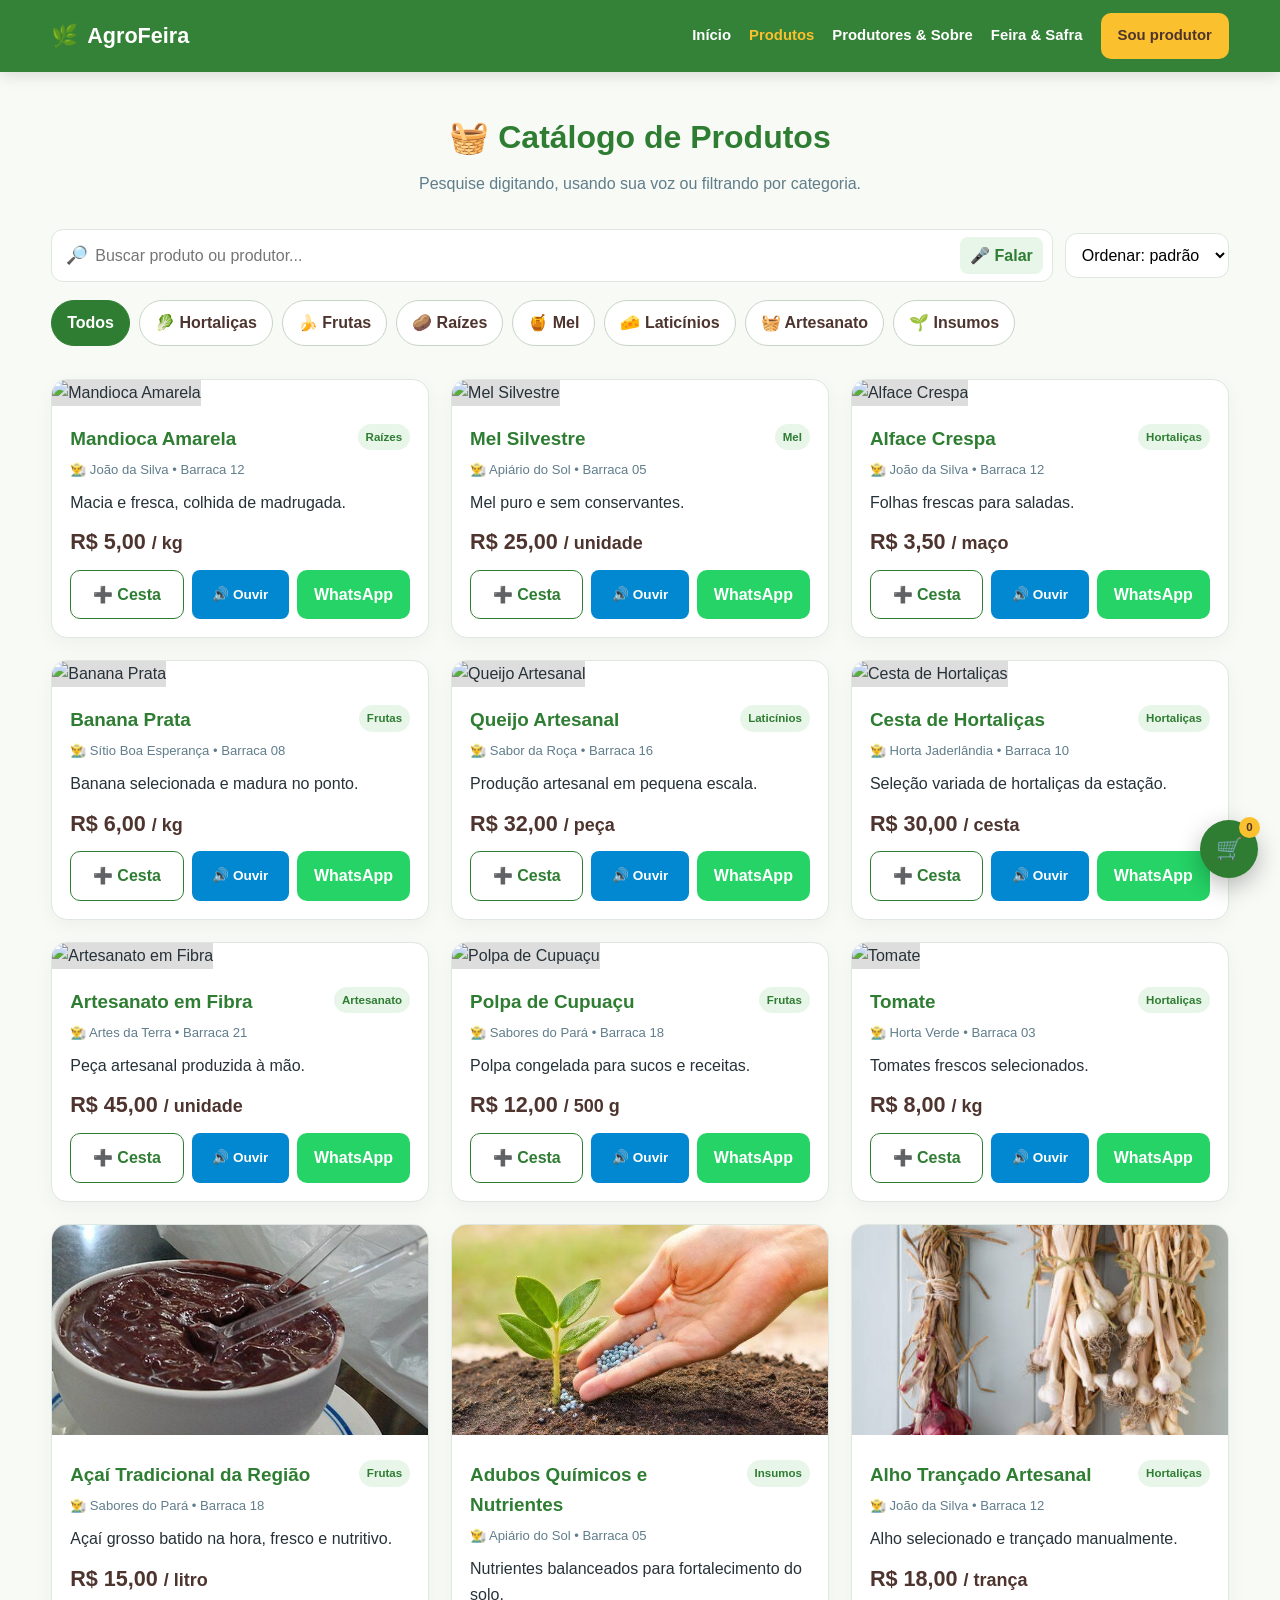
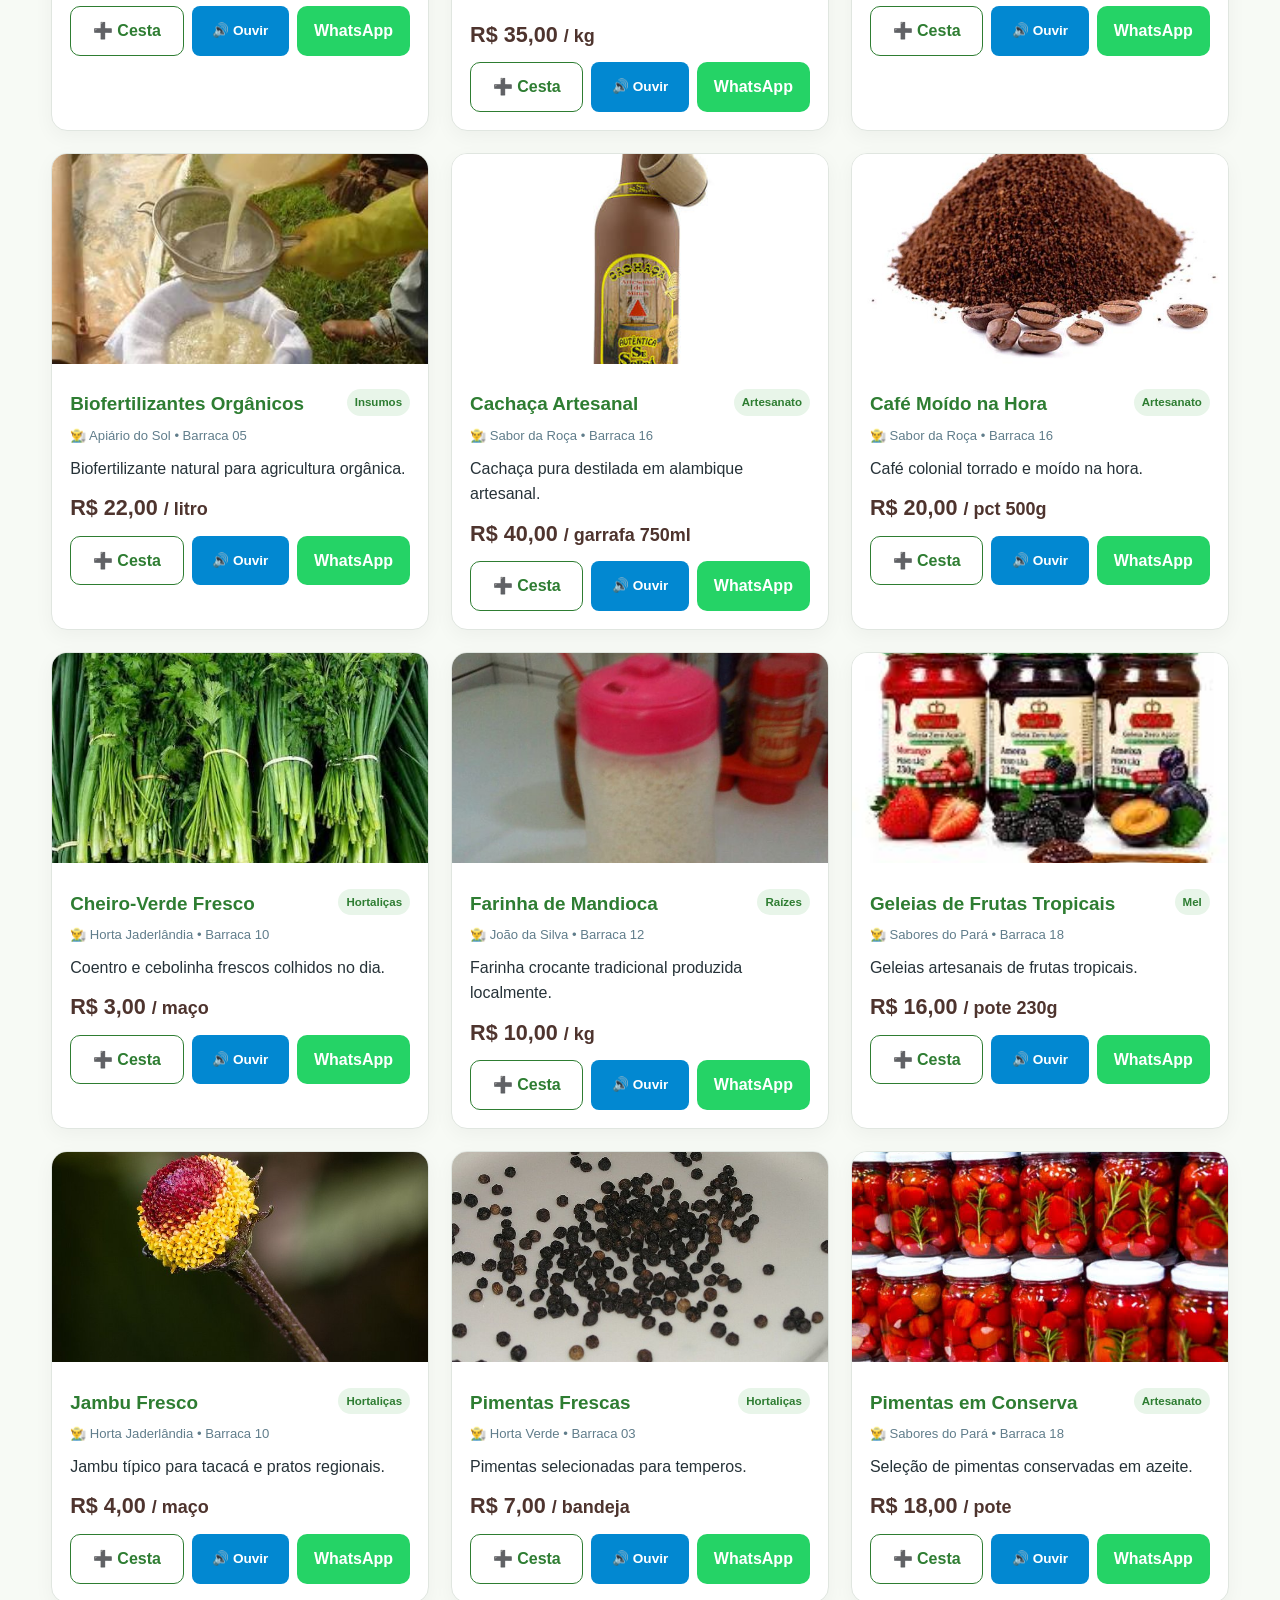
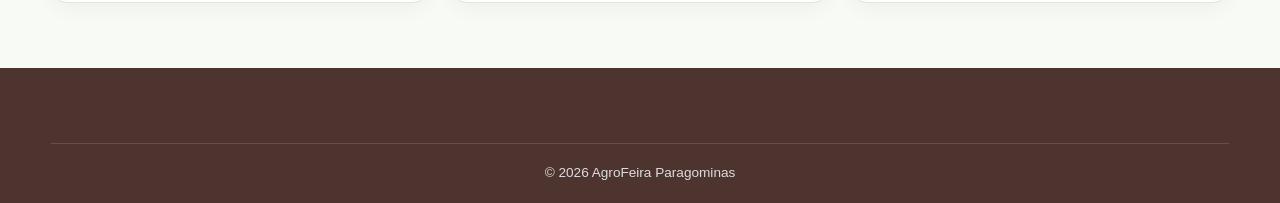
==== catalogo.html @ 9875a420 "Atualiza catálogo com novos produtos regionais e imagens da AgroFeira" ====
<!DOCTYPE html>
<html lang="pt-BR">
<head>
<meta charset="UTF-8">
<meta name="viewport" content="width=device-width, initial-scale=1.0">
<title>Catálogo de Produtos | AgroFeira Paragominas</title>
<link rel="stylesheet" href="estilo.css">
</head>
<body>

<header>
  <div class="container header-inner">
    <a class="logo" href="index.html">🌿 <span>AgroFeira</span></a>
    <nav>
      <a href="index.html">Início</a>
      <a href="catalogo.html" style="color:var(--amarelo)">Produtos</a>
      <a href="sobre.html">Produtores & Sobre</a>
      <a href="safra.html">Feira & Safra</a>
      <a href="cadastro-produtor.html" class="btn btn-primary">Sou produtor</a>
    </nav>
  </div>
</header>

<main>
  <section id="catalogo" style="padding-top:40px;">
    <div class="container">
      <div class="section-head">
        <h2>🧺 Catálogo de Produtos</h2>
        <p>Pesquise digitando, usando sua voz ou filtrando por categoria.</p>
      </div>
      <div class="toolbar">
        <div class="search">
          <span>🔎</span>
          <input id="search" type="search" placeholder="Buscar produto ou produtor..." oninput="renderProducts()">
          <button class="voice-search-btn" id="voiceBtn" onclick="toggleVoiceSearch()" title="Pesquisar por voz">🎤 Falar</button>
        </div>
        <select id="sort" class="select" onchange="renderProducts()">
          <option value="default">Ordenar: padrão</option>
          <option value="low">Menor preço</option>
          <option value="high">Maior preço</option>
          <option value="name">Nome A–Z</option>
        </select>
      </div>
      <div class="chips" id="chips">
        <button class="chip active" data-cat="Todos">Todos</button>
        <button class="chip" data-cat="Hortaliças">🥬 Hortaliças</button>
        <button class="chip" data-cat="Frutas">🍌 Frutas</button>
        <button class="chip" data-cat="Raízes">🥔 Raízes</button>
        <button class="chip" data-cat="Mel">🍯 Mel</button>
        <button class="chip" data-cat="Laticínios">🧀 Laticínios</button>
        <button class="chip" data-cat="Artesanato">🧺 Artesanato</button>
        <button class="chip" data-cat="Insumos">🌱 Insumos</button>
      </div>
      <div id="productGrid" class="grid"></div>
      <div id="empty" class="empty">🔎 Nenhum produto encontrado. Tente outro termo ou categoria.</div>
    </div>
  </section>
</main>

<footer>
  <div class="container copyright">© 2026 AgroFeira Paragominas</div>
</footer>

<button class="cart-btn" onclick="openCart()" aria-label="Abrir carrinho">🛒<span id="cartCount" class="cart-count">0</span></button>
<div id="toast" class="toast">Item adicionado à cesta!</div>
<div id="modal" class="modal" onclick="if(event.target===this)closeModal()">
  <div class="modal-box">
    <div class="modal-head"><h2 id="modalTitle">Cesta de compras</h2><button class="close" onclick="closeModal()">✕</button></div>
    <div id="modalContent"></div>
  </div>
</div>

<script>
const products = [
 {id:1, name:"Mandioca Amarela", cat:"Raízes", producer:"João da Silva", place:"Barraca 12", price:5, unit:"kg", img:"https://images.unsplash.com/photo-1596485804153-6258622c7a72?auto=format&fit=crop&w=700&q=85", desc:"Macia e fresca, colhida de madrugada."},
 {id:2, name:"Mel Silvestre", cat:"Mel", producer:"Apiário do Sol", place:"Barraca 05", price:25, unit:"unidade", img:"https://images.unsplash.com/photo-1587049352847-81a56d773c1c?auto=format&fit=crop&w=700&q=85", desc:"Mel puro e sem conservantes."},
 {id:3, name:"Alface Crespa", cat:"Hortaliças", producer:"João da Silva", place:"Barraca 12", price:3.5, unit:"maço", img:"https://images.unsplash.com/photo-1622205313162-be1d5712a43d?auto=format&fit=crop&w=700&q=85", desc:"Folhas frescas para saladas."},
 {id:4, name:"Banana Prata", cat:"Frutas", producer:"Sítio Boa Esperança", place:"Barraca 08", price:6, unit:"kg", img:"https://images.unsplash.com/photo-1571771894821-ce9b6c11b08e?auto=format&fit=crop&w=700&q=85", desc:"Banana selecionada e madura no ponto."},
 {id:5, name:"Queijo Artesanal", cat:"Laticínios", producer:"Sabor da Roça", place:"Barraca 16", price:32, unit:"peça", img:"https://images.unsplash.com/photo-1486297678162-eb2a19b0a32d?auto=format&fit=crop&w=700&q=85", desc:"Produção artesanal em pequena escala."},
 {id:6, name:"Cesta de Hortaliças", cat:"Hortaliças", producer:"Horta Jaderlândia", place:"Barraca 10", price:30, unit:"cesta", img:"https://images.unsplash.com/photo-1542838132-92c53300491e?auto=format&fit=crop&w=700&q=85", desc:"Seleção variada de hortaliças da estação."},
 {id:7, name:"Artesanato em Fibra", cat:"Artesanato", producer:"Artes da Terra", place:"Barraca 21", price:45, unit:"unidade", img:"https://images.unsplash.com/photo-1528698827591-e19ccd7bc23d?auto=format&fit=crop&w=700&q=85", desc:"Peça artesanal produzida à mão."},
 {id:8, name:"Polpa de Cupuaçu", cat:"Frutas", producer:"Sabores do Pará", place:"Barraca 18", price:12, unit:"500 g", img:"https://images.unsplash.com/photo-1601493700631-2b16ec4b4716?auto=format&fit=crop&w=700&q=85", desc:"Polpa congelada para sucos e receitas."},
 {id:9, name:"Tomate", cat:"Hortaliças", producer:"Horta Verde", place:"Barraca 03", price:8, unit:"kg", img:"https://images.unsplash.com/photo-1546094096-0df4bcaaa337?auto=format&fit=crop&w=700&q=85", desc:"Tomates frescos selecionados."},
 
 // Novos produtos integrados:
 {id:10, name:"Açaí Tradicional da Região", cat:"Frutas", producer:"Sabores do Pará", place:"Barraca 18", price:15, unit:"litro", img:"acai.jpg", desc:"Açaí grosso batido na hora, fresco e nutritivo."},
 {id:11, name:"Adubos Químicos e Nutrientes", cat:"Insumos", producer:"Apiário do Sol", place:"Barraca 05", price:35, unit:"kg", img:"Adubos químicos.jpg", desc:"Nutrientes balanceados para fortalecimento do solo."},
 {id:12, name:"Alho Trançado Artesanal", cat:"Hortaliças", producer:"João da Silva", place:"Barraca 12", price:18, unit:"trança", img:"alho trançado.jpg", desc:"Alho selecionado e trançado manualmente."},
 {id:13, name:"Biofertilizantes Orgânicos", cat:"Insumos", producer:"Apiário do Sol", place:"Barraca 05", price:22, unit:"litro", img:"biofertilizantes.jpg", desc:"Biofertilizante natural para agricultura orgânica."},
 {id:14, name:"Cachaça Artesanal", cat:"Artesanato", producer:"Sabor da Roça", place:"Barraca 16", price:40, unit:"garrafa 750ml", img:"cachaça artesanal.jpg", desc:"Cachaça pura destilada em alambique artesanal."},
 {id:15, name:"Café Moído na Hora", cat:"Artesanato", producer:"Sabor da Roça", place:"Barraca 16", price:20, unit:"pct 500g", img:"café moído na hora.jpg", desc:"Café colonial torrado e moído na hora."},
 {id:16, name:"Cheiro-Verde Fresco", cat:"Hortaliças", producer:"Horta Jaderlândia", place:"Barraca 10", price:3, unit:"maço", img:"cheiro-verde.jpg", desc:"Coentro e cebolinha frescos colhidos no dia."},
 {id:17, name:"Farinha de Mandioca", cat:"Raízes", producer:"João da Silva", place:"Barraca 12", price:10, unit:"kg", img:"farinha.jpg", desc:"Farinha crocante tradicional produzida localmente."},
 {id:18, name:"Geleias de Frutas Tropicais", cat:"Mel", producer:"Sabores do Pará", place:"Barraca 18", price:16, unit:"pote 230g", img:"geleias de frutas tropicais.jpg", desc:"Geleias artesanais de frutas tropicais."},
 {id:19, name:"Jambu Fresco", cat:"Hortaliças", producer:"Horta Jaderlândia", place:"Barraca 10", price:4, unit:"maço", img:"jambu.jpg", desc:"Jambu típico para tacacá e pratos regionais."},
 {id:20, name:"Pimentas Frescas", cat:"Hortaliças", producer:"Horta Verde", place:"Barraca 03", price:7, unit:"bandeja", img:"pimenta.jpg", desc:"Pimentas selecionadas para temperos."},
 {id:21, name:"Pimentas em Conserva", cat:"Artesanato", producer:"Sabores do Pará", place:"Barraca 18", price:18, unit:"pote", img:"pimentas em conserva.jpg", desc:"Seleção de pimentas conservadas em azeite."}
];

let category = "Todos";
let cart = JSON.parse(localStorage.getItem("agrofeira_cart")) || [];
let selectedPayment = "pix";

document.addEventListener("DOMContentLoaded", () => {
 updateCartCount();
 renderProducts();
});

function renderProducts() {
 const q = document.getElementById("search").value.toLowerCase().trim();
 let list = products.filter(p => (category === "Todos" || p.cat === category) && `${p.name} ${p.cat} ${p.producer}`.toLowerCase().includes(q));
 const sort = document.getElementById("sort").value;
 if (sort === "low") list.sort((a, b) => a.price - b.price);
 if (sort === "high") list.sort((a, b) => b.price - a.price);
 if (sort === "name") list.sort((a, b) => a.name.localeCompare(b.name));

 document.getElementById("empty").style.display = list.length ? "none" : "block";
 document.getElementById("productGrid").innerHTML = list.map(p => `
 <article class="card">
  <img class="card-img" src="${p.img}" alt="${p.name}">
  <div class="card-body">
   <div class="card-top"><h3>${p.name}</h3><span class="tag">${p.cat}</span></div>
   <div class="producer">👨‍🌾 ${p.producer} • ${p.place}</div>
   <p>${p.desc}</p>
   <div class="price">R$ ${p.price.toFixed(2).replace(".", ",")} <small>/ ${p.unit}</small></div>
   <div class="card-actions">
    <button class="btn outline-green" onclick="addCart(${p.id})">➕ Cesta</button>
    <button class="btn btn-voice" onclick="speakProduct('${p.name}', ${p.price}, '${p.producer}')">🔊 Ouvir</button>
    <a class="btn whatsapp" target="_blank" href="https://wa.me/5591980622997?text=${encodeURIComponent("Olá! Tenho interesse em " + p.name + " (" + p.producer + "). Ainda há disponibilidade?")}">WhatsApp</a>
   </div>
  </div>
 </article>`).join("");
}

document.querySelectorAll(".chip").forEach(b => b.onclick = () => {
 document.querySelectorAll(".chip").forEach(x => x.classList.remove("active"));
 b.classList.add("active");
 category = b.dataset.cat;
 renderProducts();
});

function addCart(id) {
 const p = products.find(x => x.id === id);
 cart.push(p);
 localStorage.setItem("agrofeira_cart", JSON.stringify(cart));
 updateCartCount();
 showToast("Item adicionado à cesta!");
}

function updateCartCount() {
 document.getElementById("cartCount").textContent = cart.length;
}

function showToast(msg) {
 const t = document.getElementById("toast");
 t.textContent = msg;
 t.classList.add("show");
 setTimeout(() => t.classList.remove("show"), 2500);
}

function speakProduct(name, price, producer) {
 if ('speechSynthesis' in window) {
  window.speechSynthesis.cancel();
  const text = `${name}, produzido por ${producer}, custa ${price} reais.`;
  const utterance = new SpeechSynthesisUtterance(text);
  utterance.lang = 'pt-BR';
  window.speechSynthesis.speak(utterance);
 }
}

function toggleVoiceSearch() {
 const SpeechRecognition = window.SpeechRecognition || window.webkitSpeechRecognition;
 if (!SpeechRecognition) return alert('Busca por voz não suportada.');
 const recognition = new SpeechRecognition();
 recognition.lang = 'pt-BR';
 const btn = document.getElementById("voiceBtn");
 recognition.onstart = () => { btn.classList.add("listening"); btn.textContent = "Ouvindo..."; };
 recognition.onresult = (event) => { document.getElementById("search").value = event.results[0][0].transcript; renderProducts(); };
 recognition.onend = () => { btn.classList.remove("listening"); btn.textContent = "🎤 Falar"; };
 recognition.start();
}

function openCart() {
 document.getElementById("modalTitle").textContent = "🛒 Cesta de compras e Pagamento";
 const c = document.getElementById("modalContent");
 if (!cart.length) {
  c.innerHTML = "<p>Sua cesta está vazia.</p>";
 } else {
  let total = cart.reduce((acc, item) => acc + item.price, 0);
  c.innerHTML = `
   <div style="max-height:220px;overflow:auto;margin-bottom:15px">
    ${cart.map((p, i) => `
     <div class="cart-line">
      <span><b>${p.name}</b><br><small>${p.producer} • R$ ${p.price.toFixed(2).replace(".", ",")}/${p.unit}</small></span>
      <button onclick="removeCart(${i})">🗑️</button>
     </div>`).join("")}
   </div>
   <div class="cart-total">Total: R$ ${total.toFixed(2).replace(".", ",")}</div>
   <button class="btn whatsapp" style="width:100%" onclick="checkoutOrder()">📲 Finalizar e Enviar Pedido</button>
  `;
 }
 document.getElementById("modal").classList.add("show");
}

function removeCart(i) {
 cart.splice(i, 1);
 localStorage.setItem("agrofeira_cart", JSON.stringify(cart));
 updateCartCount();
 openCart();
}

function checkoutOrder() {
 const total = cart.reduce((acc, item) => acc + item.price, 0);
 const text = `Olá! Gostaria de fechar meu pedido na AgroFeira:%0A` + cart.map(p => `- ${p.name} (R$ ${p.price.toFixed(2)})`).join("%0A") + `%0A*Total:* R$ ${total.toFixed(2)}`;
 window.open("https://wa.me/5591980622997?text=" + text, "_blank");
}

function closeModal() { document.getElementById("modal").classList.remove("show"); }
</script>
</body>
</html>
---- estilo.css ----
:root{
  --verde:#2e7d32;--verde2:#4caf50;--verde3:#e8f5e9;--amarelo:#fbc02d;
  --terra:#795548;--terra2:#4e342e;--fundo:#f7faf5;--branco:#fff;
  --texto:#263238;--cinza:#607d8b;--borda:#e0e6e0;--perigo:#c62828;
}
*{box-sizing:border-box;margin:0;padding:0}
html{scroll-behavior:smooth}
body{font-family:Poppins,sans-serif;background:var(--fundo);color:var(--texto);line-height:1.6}
a{text-decoration:none;color:inherit}
button,input,select,textarea{font:inherit}
button{cursor:pointer;border:0}
.container{width:min(1180px,92%);margin:auto}
header{position:sticky;top:0;z-index:1000;background:rgba(46,125,50,.97);color:#fff;box-shadow:0 3px 15px #0002}
.header-inner{min-height:72px;display:flex;align-items:center;justify-content:space-between;gap:20px}
.logo{display:flex;align-items:center;gap:9px;font-weight:800;font-size:1.35rem;color:var(--amarelo)}
.logo span{color:#fff}
nav{display:flex;align-items:center;gap:18px}
nav a{font-weight:600;font-size:.93rem}
nav a:hover{color:var(--amarelo)}
.btn{display:inline-flex;align-items:center;justify-content:center;gap:7px;padding:11px 17px;border-radius:10px;font-weight:700;transition:.2s}
.btn:hover{transform:translateY(-1px)}
.btn-primary{background:var(--amarelo);color:var(--terra2)}
.btn-light{background:#fff;color:var(--verde)}
.btn-outline{border:1px solid #ffffff77;color:#fff}
.hero{background:linear-gradient(110deg,#1b5e35dd,#5d4037bb),url('https://images.unsplash.com/photo-1488459716781-31db52582fe9?auto=format&fit=crop&w=2000&q=85') center/cover;min-height:490px;display:flex;align-items:center;color:#fff}
.hero-content{max-width:780px;padding:75px 0}
.badge{display:inline-block;background:#ffffff20;border:1px solid #ffffff66;border-radius:30px;padding:7px 14px;margin-bottom:16px;font-size:.9rem}
.hero h1{font-size:clamp(2.2rem,5vw,4rem);line-height:1.1;margin-bottom:18px;color:#fff}
.hero h1 strong{color:var(--amarelo)}
.hero p{font-size:1.1rem;max-width:680px;margin-bottom:25px}
.hero-actions{display:flex;gap:12px;flex-wrap:wrap}
.feira-box{margin-top:30px;background:#ffffff18;border:1px solid #ffffff55;border-radius:15px;padding:16px;backdrop-filter:blur(6px);display:grid;grid-template-columns:repeat(3,1fr);gap:15px}
.feira-item strong{display:block;color:var(--amarelo)}
section{padding:65px 0}
.section-head{text-align:center;max-width:750px;margin:0 auto 32px}
.section-head h2{color:var(--verde);font-size:2rem;margin-bottom:8px}
.section-head p{color:var(--cinza)}
.stats{margin-top:-35px;position:relative;z-index:2}
.stats-grid{display:grid;grid-template-columns:repeat(4,1fr);gap:14px}
.stat{background:#fff;border:1px solid var(--borda);border-radius:15px;padding:20px;text-align:center;box-shadow:0 8px 25px #0000000a}
.stat b{display:block;color:var(--verde);font-size:1.65rem}
.stat span{font-size:.85rem;color:var(--cinza)}
.toolbar{display:flex;gap:12px;align-items:center;justify-content:space-between;flex-wrap:wrap;margin-bottom:18px}
.search{flex:1;min-width:240px;position:relative}
.search input{width:100%;padding:13px 16px 13px 43px;border:1px solid var(--borda);border-radius:12px;background:#fff;outline:none}
.search span{position:absolute;left:15px;top:12px;font-size:1.1rem}
.voice-search-btn{position:absolute;right:10px;top:8px;background:var(--verde3);border:0;color:var(--verde);padding:6px 10px;border-radius:8px;font-weight:600;cursor:pointer}
.voice-search-btn.listening{background:var(--perigo);color:#fff;animation:pulse 1.2s infinite}
@keyframes pulse{0%{opacity:1}50%{opacity:.5}100%{opacity:1}}
.select{padding:12px;border:1px solid var(--borda);border-radius:12px;background:#fff}
.chips{display:flex;gap:9px;overflow:auto;padding-bottom:8px;margin-bottom:25px}
.chip{white-space:nowrap;padding:9px 15px;border:1px solid #c8d4c8;background:#fff;border-radius:25px;color:var(--terra2);font-weight:600}
.chip.active,.chip:hover{background:var(--verde);border-color:var(--verde);color:#fff}
.grid{display:grid;grid-template-columns:repeat(3,1fr);gap:22px}
.card{background:#fff;border:1px solid var(--borda);border-radius:16px;overflow:hidden;box-shadow:0 6px 20px #0000000b;transition:.2s}
.card:hover{transform:translateY(-4px);box-shadow:0 12px 30px #00000014}
.card-img{height:210px;width:100%;object-fit:cover;background:#ddd}
.card-body{padding:18px}
.card-top{display:flex;justify-content:space-between;gap:10px;align-items:start}
.card h3{color:var(--verde);font-size:1.18rem}
.tag{display:inline-block;font-size:.72rem;background:var(--verde3);color:var(--verde);padding:4px 8px;border-radius:20px;font-weight:700}
.producer{font-size:.82rem;color:var(--cinza);margin:5px 0 10px}
.price{font-size:1.35rem;font-weight:800;color:var(--terra2);margin:10px 0}
.card-actions{display:flex;gap:8px;flex-wrap:wrap}
.card-actions .btn{flex:1}
.whatsapp{background:#25d366;color:#fff}
.outline-green{border:1px solid var(--verde);color:var(--verde);background:#fff}
.btn-voice{background:#0288d1;color:#fff;font-size:.85rem;padding:6px 10px;border-radius:8px}
.empty{text-align:center;padding:40px;background:#fff;border-radius:15px;border:1px dashed #bbb;display:none}
.about{background:#fff}
.about-grid{display:grid;grid-template-columns:1.1fr .9fr;gap:35px;align-items:center}
.about img{width:100%;height:380px;object-fit:cover;border-radius:18px}
.list{display:grid;gap:14px;margin-top:20px}
.list div{display:flex;gap:12px;align-items:flex-start}
.icon{width:38px;height:38px;display:grid;place-items:center;background:var(--verde3);border-radius:10px;flex:none}
.producers{background:var(--fundo)}
.feira{background:linear-gradient(135deg,var(--verde),#1b5e20);color:#fff}
.feira .section-head h2,.feira .section-head p{color:#fff}
.feira-grid{display:grid;grid-template-columns:1fr 1fr;gap:20px}
.info-box{background:#ffffff12;border:1px solid #ffffff38;border-radius:16px;padding:25px}
.info-box h3{color:var(--amarelo);margin-bottom:10px}
.steps{display:grid;grid-template-columns:repeat(3,1fr);gap:20px}
.step{background:#fff;padding:24px;border-radius:15px;border:1px solid var(--borda)}
.step-num{width:42px;height:42px;border-radius:50%;display:grid;place-items:center;background:var(--verde);color:#fff;font-weight:800;margin-bottom:12px}
footer{background:var(--terra2);color:#fff;padding:45px 0 20px;text-align:center}
.copyright{border-top:1px solid #ffffff22;margin-top:30px;padding-top:18px;color:#ddd;font-size:.85rem}
.cart-btn{position:fixed;right:22px;bottom:22px;width:58px;height:58px;border-radius:50%;background:var(--verde);color:#fff;box-shadow:0 8px 25px #0004;z-index:900;font-size:1.35rem}
.cart-count{position:absolute;right:-2px;top:-3px;background:var(--amarelo);color:var(--terra2);width:21px;height:21px;border-radius:50%;font-size:.72rem;display:grid;place-items:center;font-weight:800}
.toast{position:fixed;bottom:95px;right:22px;background:var(--terra2);color:#fff;padding:12px 20px;border-radius:10px;box-shadow:0 5px 15px #0003;z-index:2500;opacity:0;transition:.3s;pointer-events:none}
.toast.show{opacity:1}
.modal{position:fixed;inset:0;background:#0008;display:none;align-items:center;justify-content:center;padding:20px;z-index:2000}
.modal.show{display:flex}
.modal-box{width:min(520px,100%);background:#fff;border-radius:18px;padding:25px;max-height:90vh;overflow:auto}
.modal-head{display:flex;justify-content:space-between;align-items:center;margin-bottom:18px}
.close{background:#eee;width:35px;height:35px;border-radius:50%}
.cart-line{display:flex;justify-content:space-between;align-items:center;gap:12px;padding:12px 0;border-bottom:1px solid var(--borda)}
.cart-total{font-size:1.3rem;font-weight:800;text-align:right;margin:18px 0}
.form{display:grid;gap:12px}
.form input,.form textarea,.form select{width:100%;padding:12px;border:1px solid var(--borda);border-radius:9px}
.form textarea{min-height:90px;resize:vertical}
.notice{padding:12px;background:var(--verde3);border-radius:10px;color:var(--verde);font-size:.9rem}
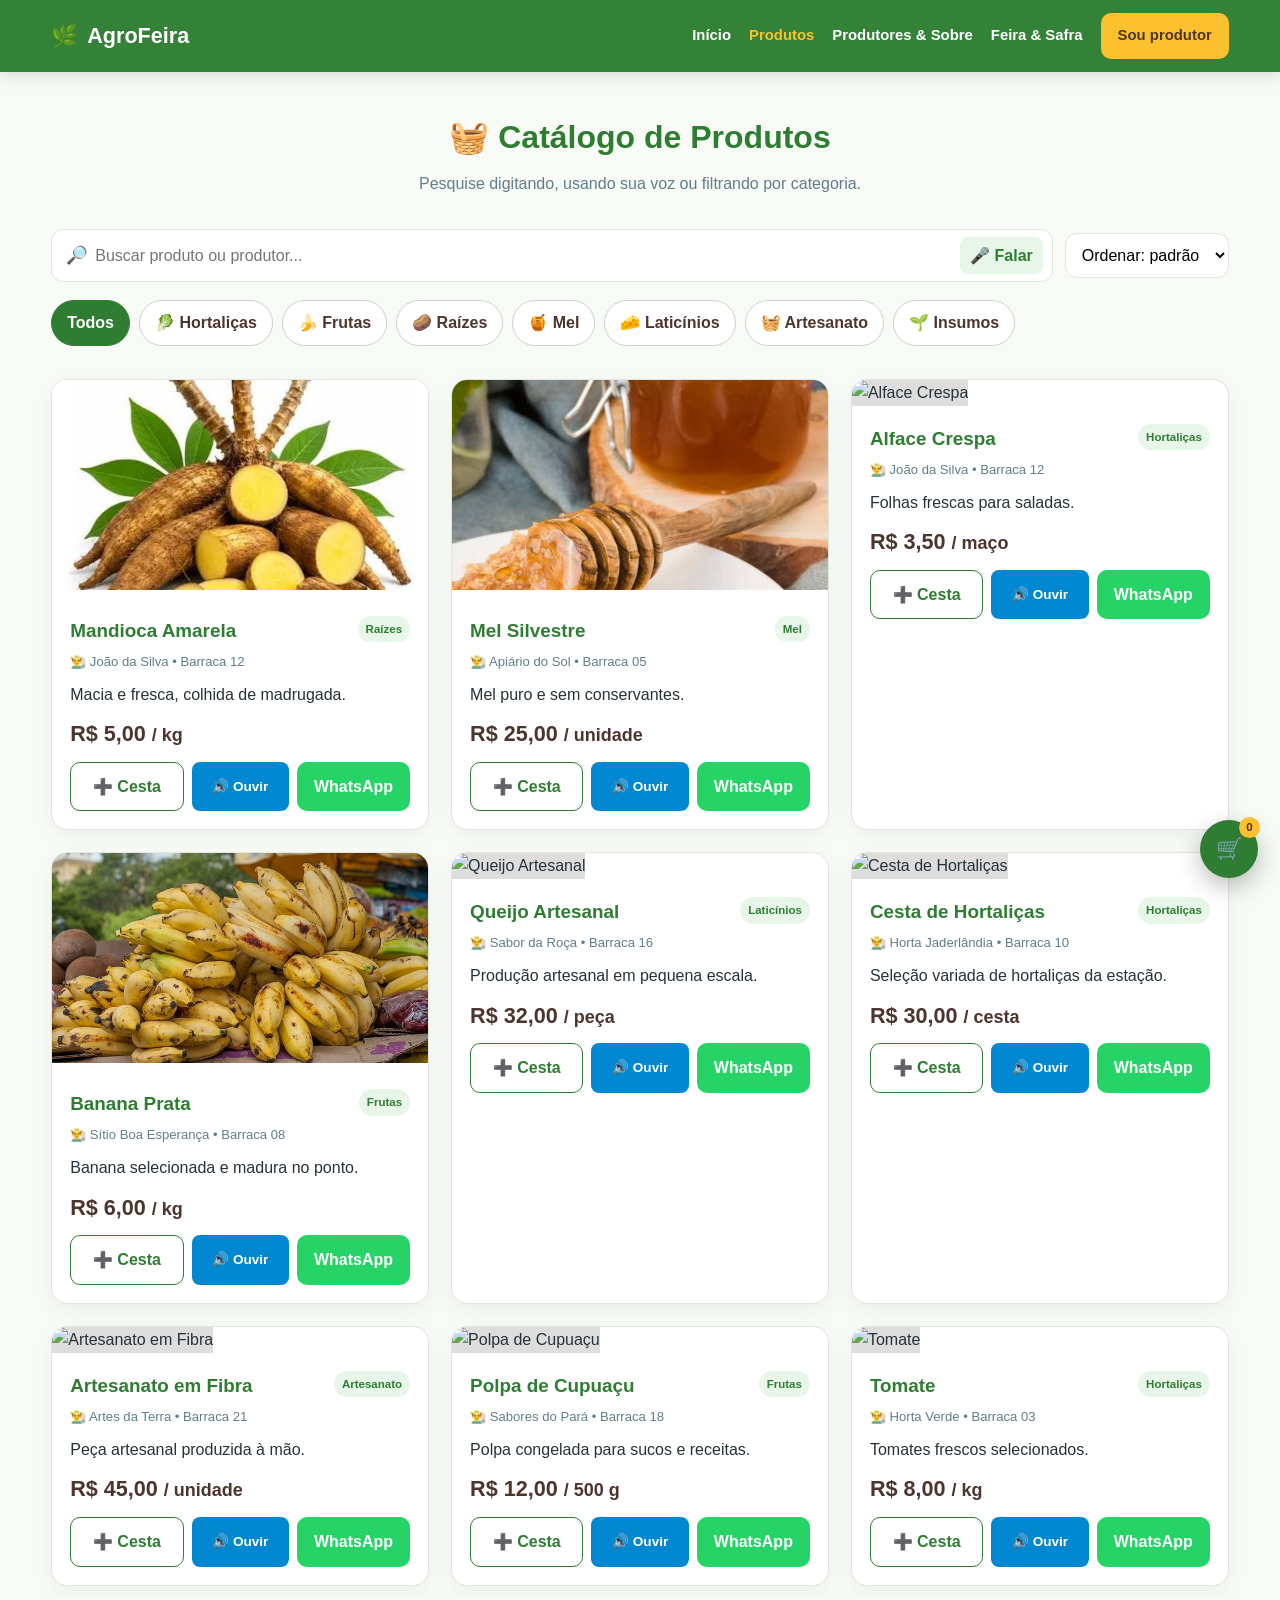
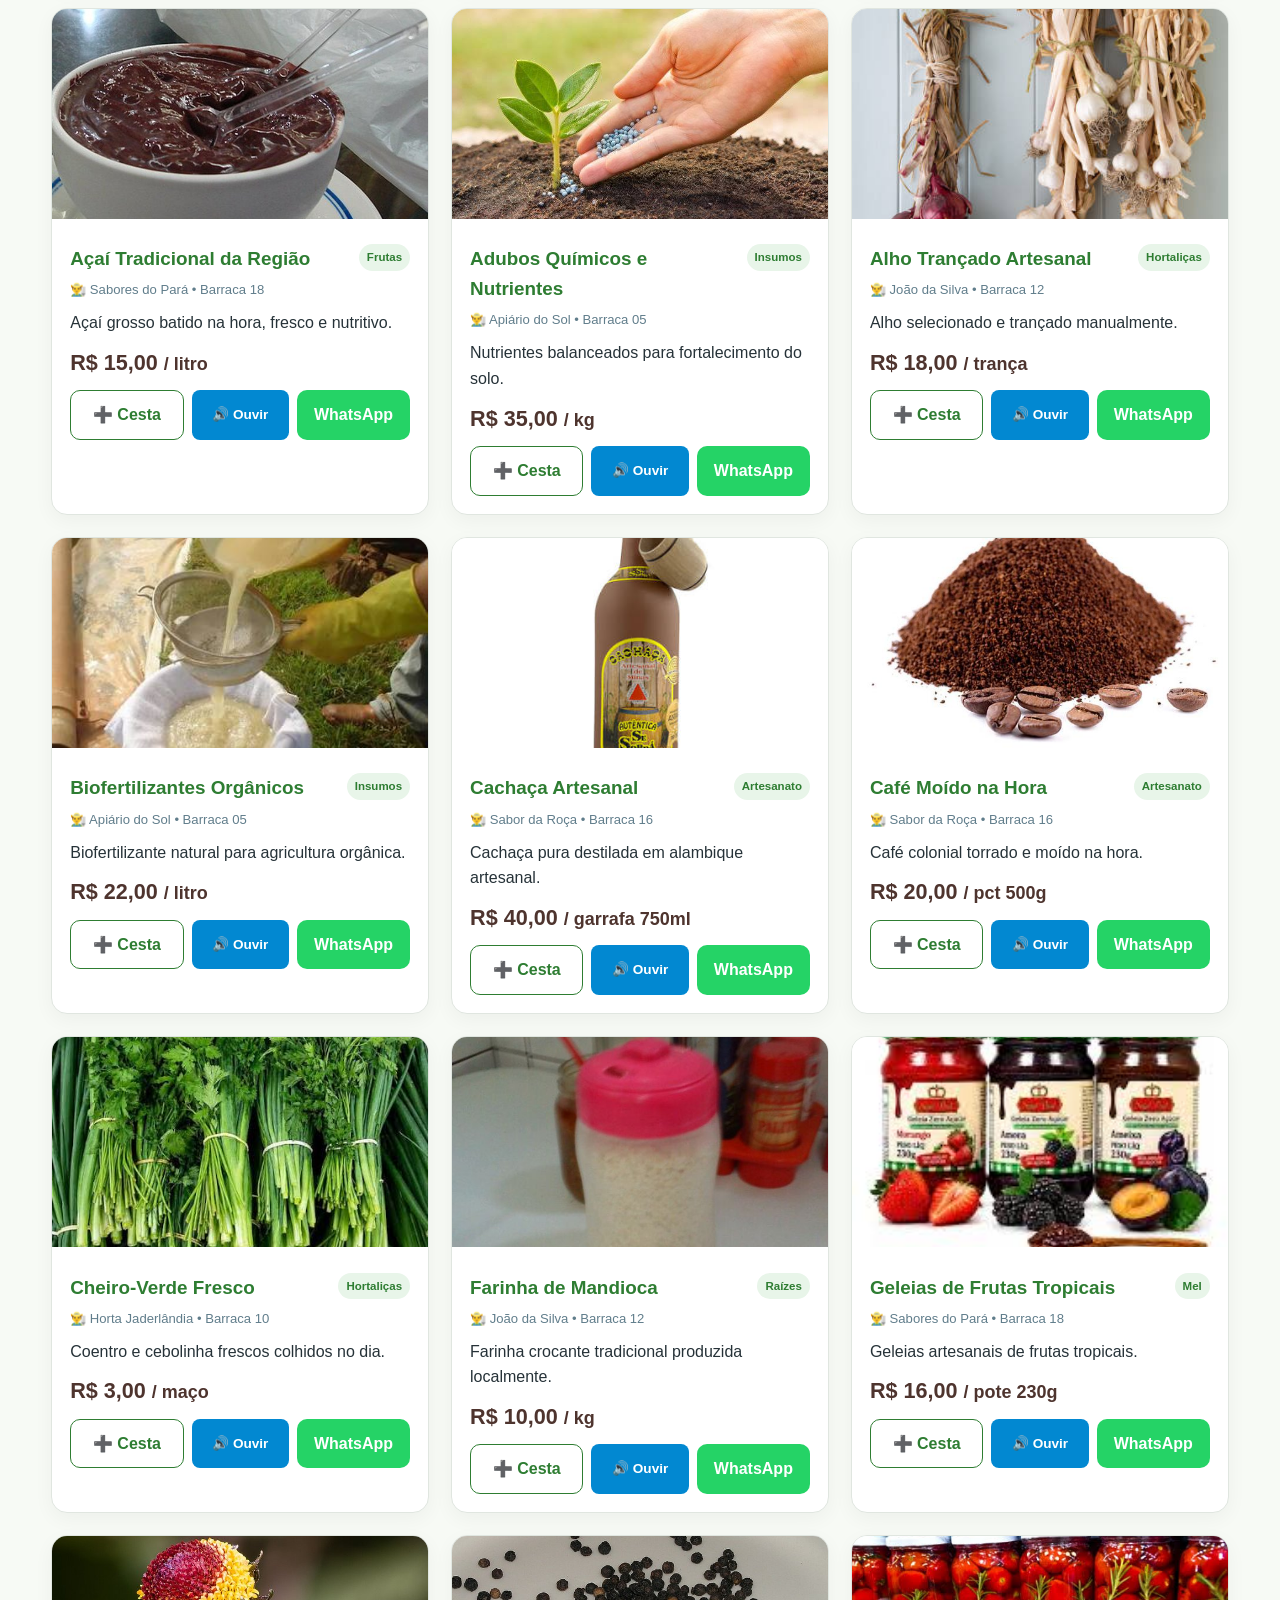
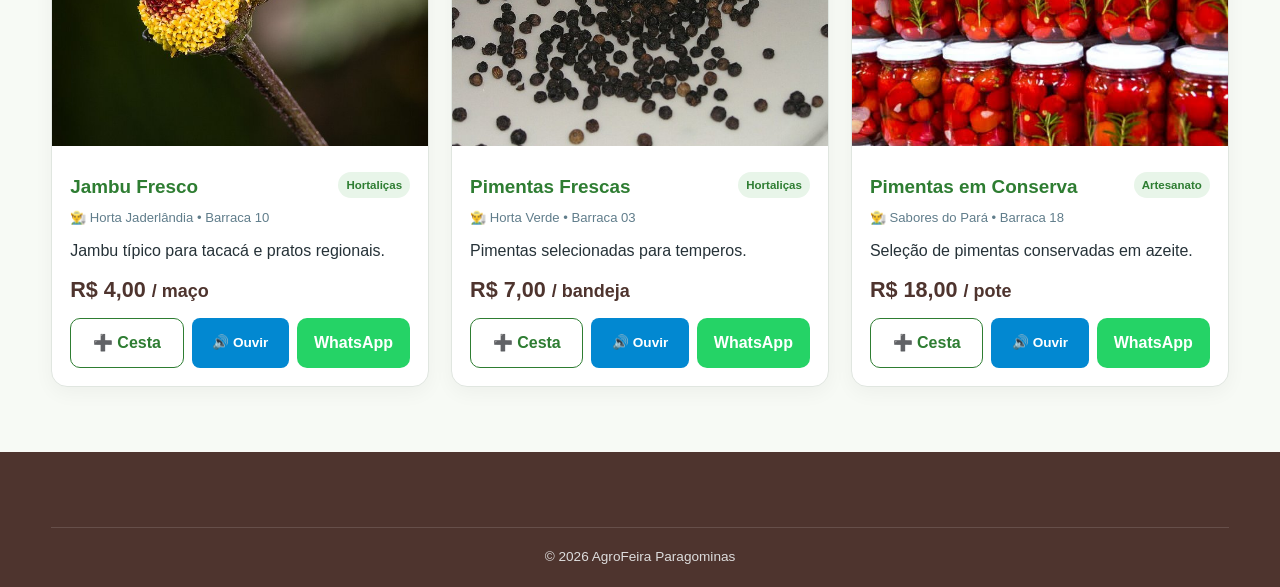
==== commit 105fbfc6: "catalogo.html atualizado" ====
--- a/catalogo.html
+++ b/catalogo.html
@@ -72,17 +72,17 @@
 
 <script>
 const products = [
- {id:1, name:"Mandioca Amarela", cat:"Raízes", producer:"João da Silva", place:"Barraca 12", price:5, unit:"kg", img:"https://images.unsplash.com/photo-1596485804153-6258622c7a72?auto=format&fit=crop&w=700&q=85", desc:"Macia e fresca, colhida de madrugada."},
- {id:2, name:"Mel Silvestre", cat:"Mel", producer:"Apiário do Sol", place:"Barraca 05", price:25, unit:"unidade", img:"https://images.unsplash.com/photo-1587049352847-81a56d773c1c?auto=format&fit=crop&w=700&q=85", desc:"Mel puro e sem conservantes."},
+ {id:1, name:"Mandioca Amarela", cat:"Raízes", producer:"João da Silva", place:"Barraca 12", price:5, unit:"kg", img:"Mandioca Amarela.jpg", desc:"Macia e fresca, colhida de madrugada."},
+ {id:2, name:"Mel Silvestre", cat:"Mel", producer:"Apiário do Sol", place:"Barraca 05", price:25, unit:"unidade", img:"Mel Silvestre.jpg", desc:"Mel puro e sem conservantes."},
  {id:3, name:"Alface Crespa", cat:"Hortaliças", producer:"João da Silva", place:"Barraca 12", price:3.5, unit:"maço", img:"https://images.unsplash.com/photo-1622205313162-be1d5712a43d?auto=format&fit=crop&w=700&q=85", desc:"Folhas frescas para saladas."},
- {id:4, name:"Banana Prata", cat:"Frutas", producer:"Sítio Boa Esperança", place:"Barraca 08", price:6, unit:"kg", img:"https://images.unsplash.com/photo-1571771894821-ce9b6c11b08e?auto=format&fit=crop&w=700&q=85", desc:"Banana selecionada e madura no ponto."},
+ {id:4, name:"Banana Prata", cat:"Frutas", producer:"Sítio Boa Esperança", place:"Barraca 08", price:6, unit:"kg", img:"banana.jpg", desc:"Banana selecionada e madura no ponto."},
  {id:5, name:"Queijo Artesanal", cat:"Laticínios", producer:"Sabor da Roça", place:"Barraca 16", price:32, unit:"peça", img:"https://images.unsplash.com/photo-1486297678162-eb2a19b0a32d?auto=format&fit=crop&w=700&q=85", desc:"Produção artesanal em pequena escala."},
  {id:6, name:"Cesta de Hortaliças", cat:"Hortaliças", producer:"Horta Jaderlândia", place:"Barraca 10", price:30, unit:"cesta", img:"https://images.unsplash.com/photo-1542838132-92c53300491e?auto=format&fit=crop&w=700&q=85", desc:"Seleção variada de hortaliças da estação."},
  {id:7, name:"Artesanato em Fibra", cat:"Artesanato", producer:"Artes da Terra", place:"Barraca 21", price:45, unit:"unidade", img:"https://images.unsplash.com/photo-1528698827591-e19ccd7bc23d?auto=format&fit=crop&w=700&q=85", desc:"Peça artesanal produzida à mão."},
- {id:8, name:"Polpa de Cupuaçu", cat:"Frutas", producer:"Sabores do Pará", place:"Barraca 18", price:12, unit:"500 g", img:"https://images.unsplash.com/photo-1601493700631-2b16ec4b4716?auto=format&fit=crop&w=700&q=85", desc:"Polpa congelada para sucos e receitas."},
+ {id:8, name:"Polpa de Cupuaçu", cat:"Frutas", producer:"Sabores do Pará", place:"Barraca 18", price:12, unit:"500 g", img:"cupuacu.jpg", desc:"Polpa congelada para sucos e receitas."},
  {id:9, name:"Tomate", cat:"Hortaliças", producer:"Horta Verde", place:"Barraca 03", price:8, unit:"kg", img:"https://images.unsplash.com/photo-1546094096-0df4bcaaa337?auto=format&fit=crop&w=700&q=85", desc:"Tomates frescos selecionados."},
  
- // Novos produtos integrados:
+ // Produtos regionais adicionados:
  {id:10, name:"Açaí Tradicional da Região", cat:"Frutas", producer:"Sabores do Pará", place:"Barraca 18", price:15, unit:"litro", img:"acai.jpg", desc:"Açaí grosso batido na hora, fresco e nutritivo."},
  {id:11, name:"Adubos Químicos e Nutrientes", cat:"Insumos", producer:"Apiário do Sol", place:"Barraca 05", price:35, unit:"kg", img:"Adubos químicos.jpg", desc:"Nutrientes balanceados para fortalecimento do solo."},
  {id:12, name:"Alho Trançado Artesanal", cat:"Hortaliças", producer:"João da Silva", place:"Barraca 12", price:18, unit:"trança", img:"alho trançado.jpg", desc:"Alho selecionado e trançado manualmente."},
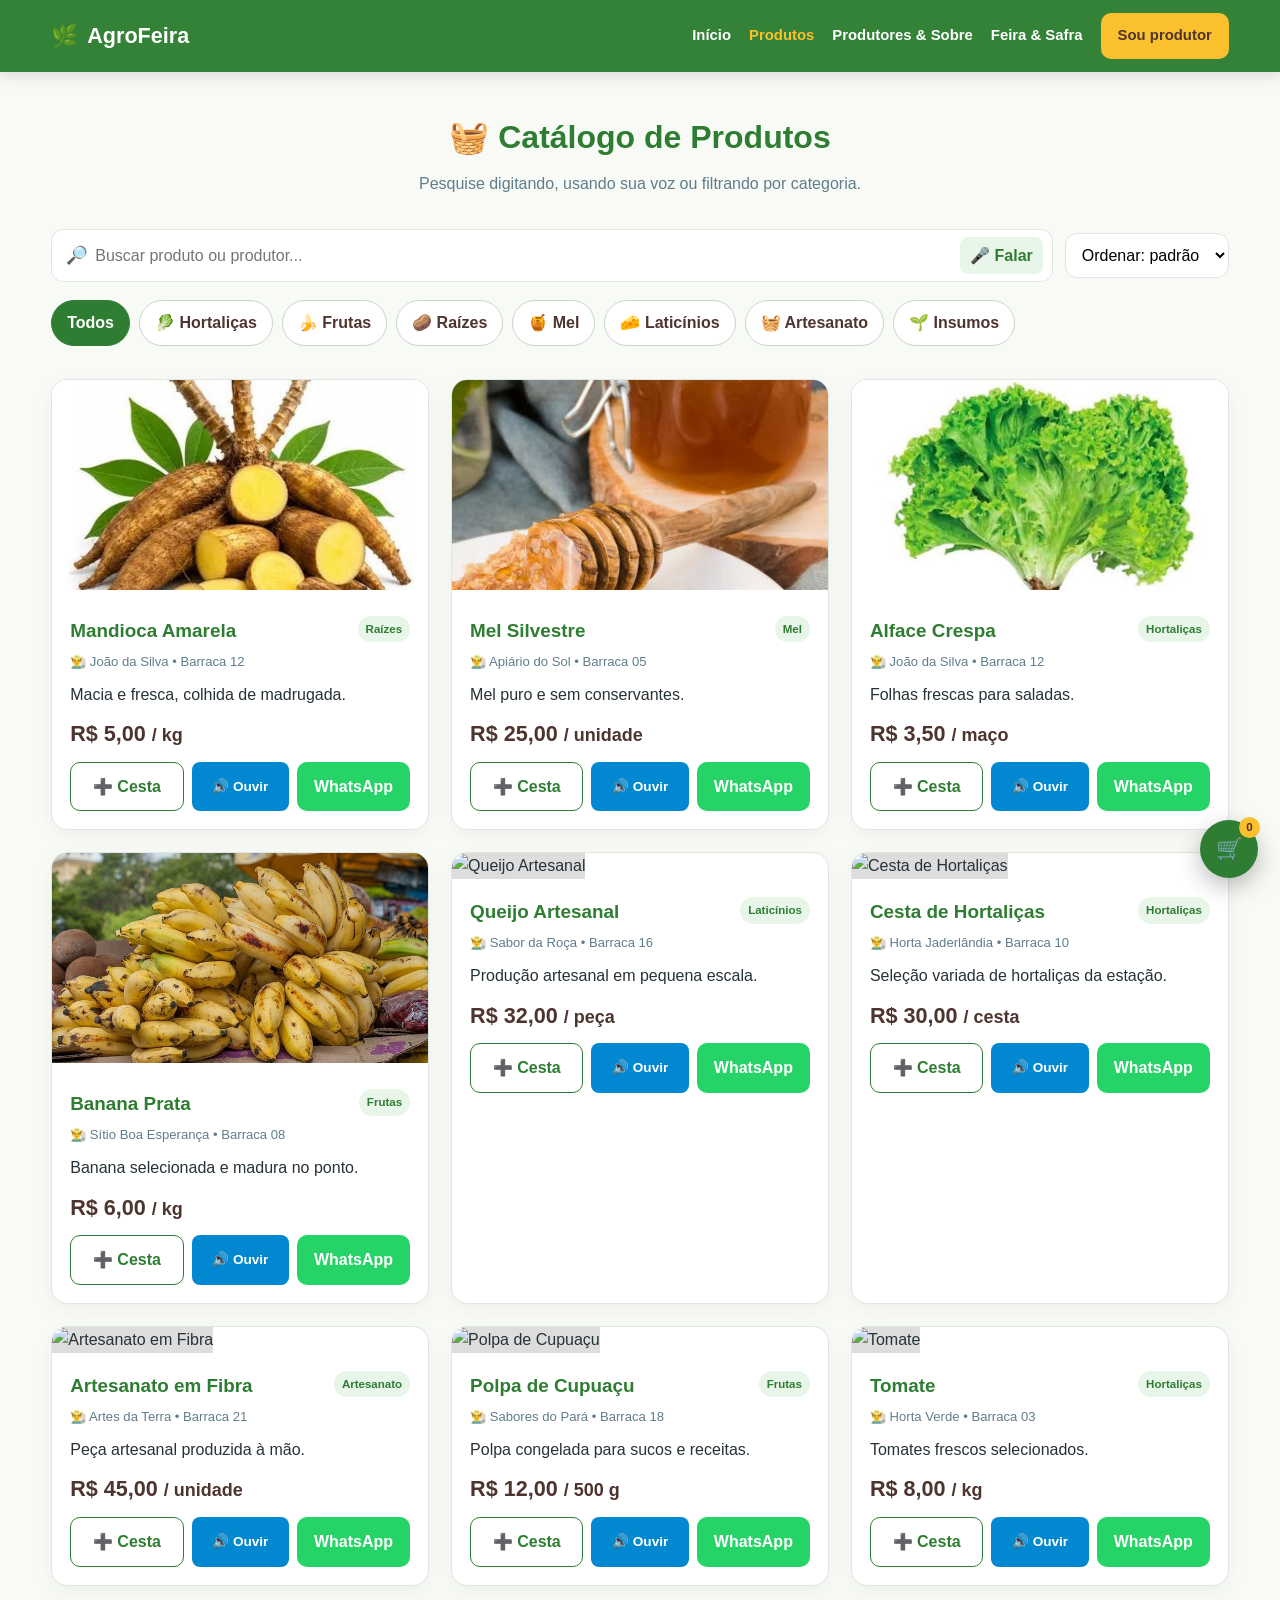
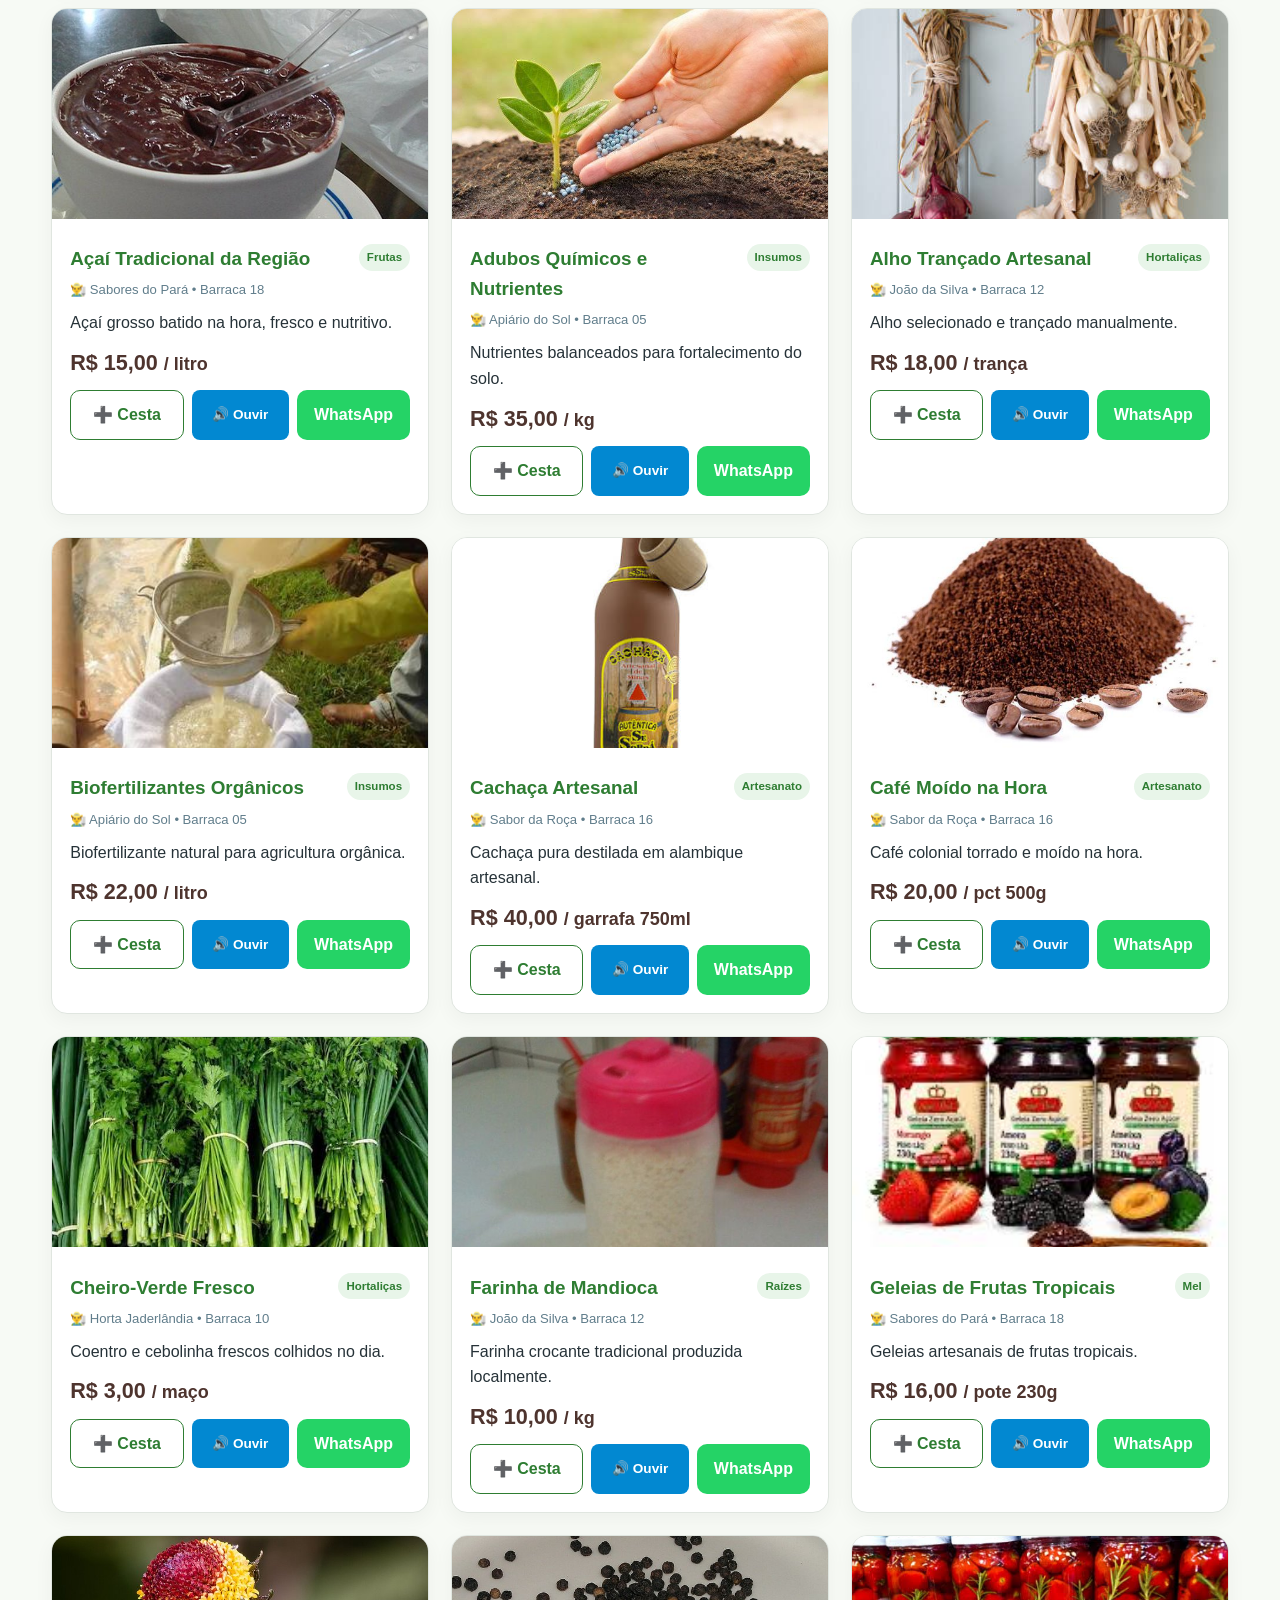
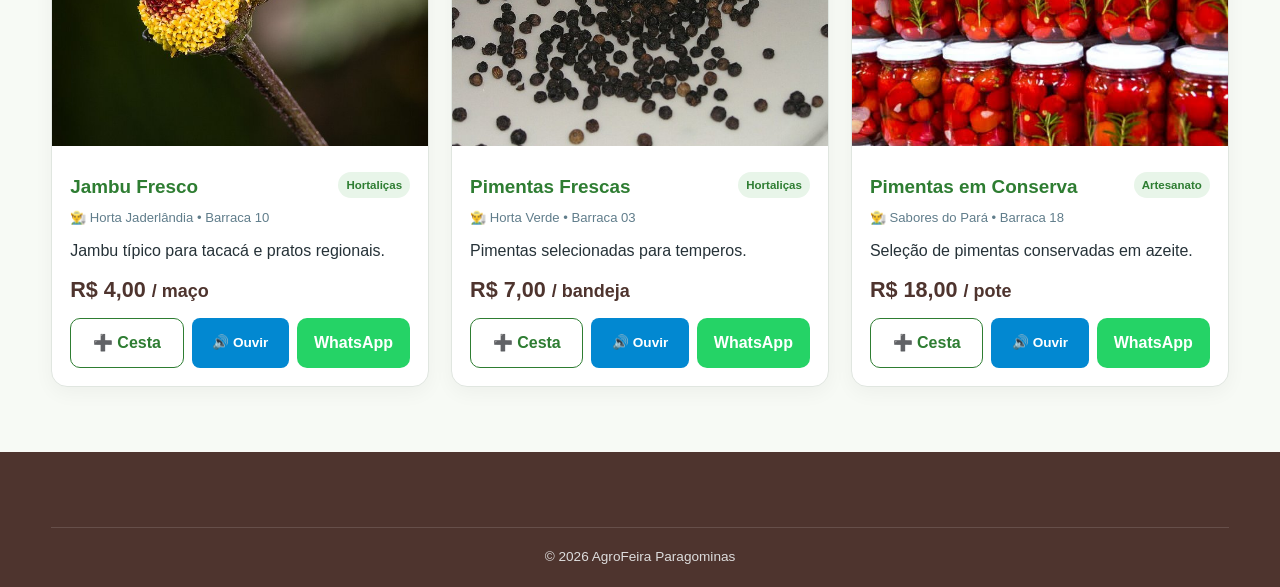
==== commit 14550a89: "noava imagens atualizado" ====
--- a/catalogo.html
+++ b/catalogo.html
@@ -74,7 +74,7 @@
 const products = [
  {id:1, name:"Mandioca Amarela", cat:"Raízes", producer:"João da Silva", place:"Barraca 12", price:5, unit:"kg", img:"Mandioca Amarela.jpg", desc:"Macia e fresca, colhida de madrugada."},
  {id:2, name:"Mel Silvestre", cat:"Mel", producer:"Apiário do Sol", place:"Barraca 05", price:25, unit:"unidade", img:"Mel Silvestre.jpg", desc:"Mel puro e sem conservantes."},
- {id:3, name:"Alface Crespa", cat:"Hortaliças", producer:"João da Silva", place:"Barraca 12", price:3.5, unit:"maço", img:"https://images.unsplash.com/photo-1622205313162-be1d5712a43d?auto=format&fit=crop&w=700&q=85", desc:"Folhas frescas para saladas."},
+ {id:3, name:"Alface Crespa", cat:"Hortaliças", producer:"João da Silva", place:"Barraca 12", price:3.5, unit:"maço", img:"alface crespa.jpg", desc:"Folhas frescas para saladas."},
  {id:4, name:"Banana Prata", cat:"Frutas", producer:"Sítio Boa Esperança", place:"Barraca 08", price:6, unit:"kg", img:"banana.jpg", desc:"Banana selecionada e madura no ponto."},
  {id:5, name:"Queijo Artesanal", cat:"Laticínios", producer:"Sabor da Roça", place:"Barraca 16", price:32, unit:"peça", img:"https://images.unsplash.com/photo-1486297678162-eb2a19b0a32d?auto=format&fit=crop&w=700&q=85", desc:"Produção artesanal em pequena escala."},
  {id:6, name:"Cesta de Hortaliças", cat:"Hortaliças", producer:"Horta Jaderlândia", place:"Barraca 10", price:30, unit:"cesta", img:"https://images.unsplash.com/photo-1542838132-92c53300491e?auto=format&fit=crop&w=700&q=85", desc:"Seleção variada de hortaliças da estação."},
